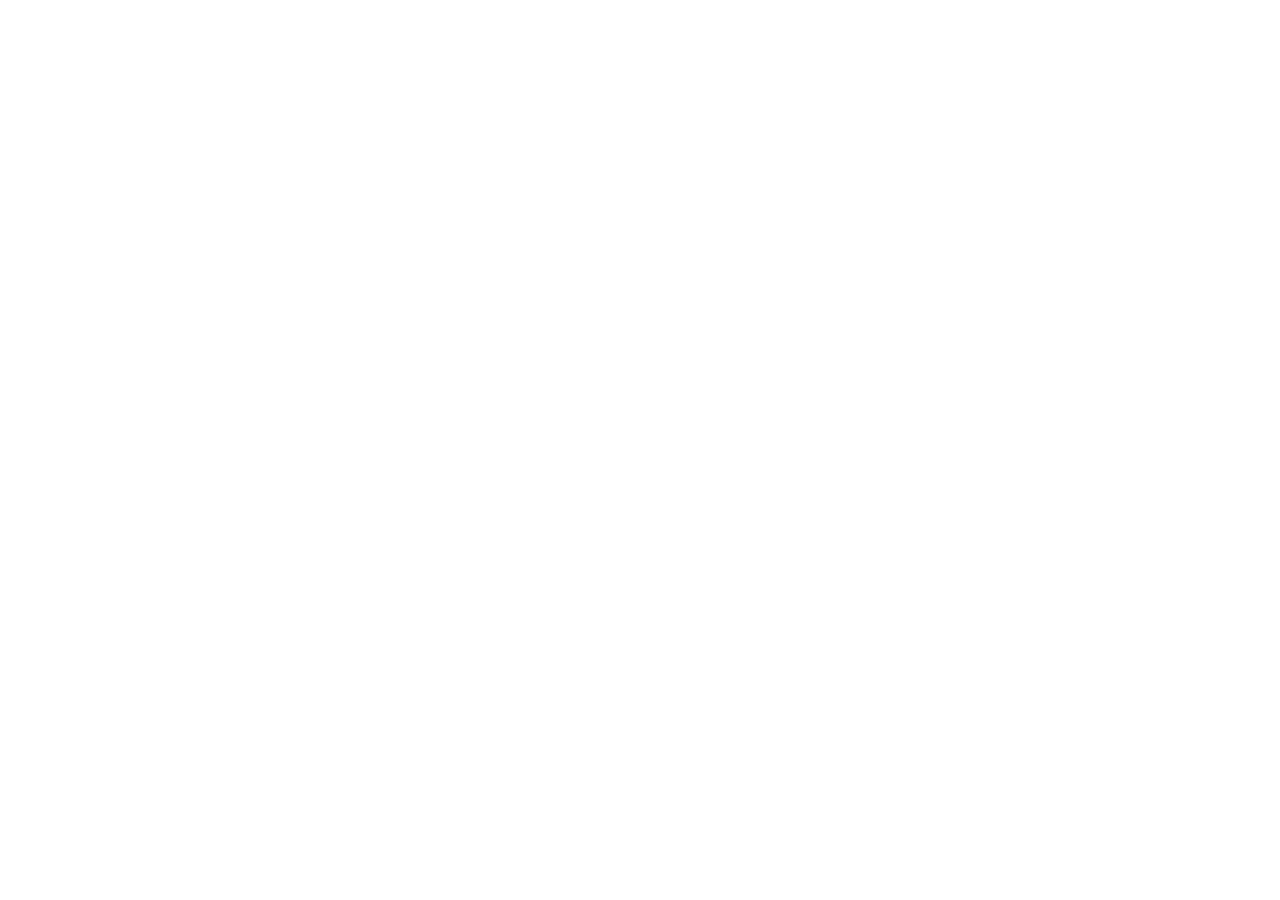
==== agent.html @ 5f8fd83b "my commit" ====
<!DOCTYPE html>
<html lang="en">
<head>
    <meta charset="UTF-8">
    <meta name="viewport" content="width=device-width, initial-scale=1.0">
    <link rel="stylesheet" href="agent.css">
    <title>agent</title>
</head>
<body>
    
</body>
</html>
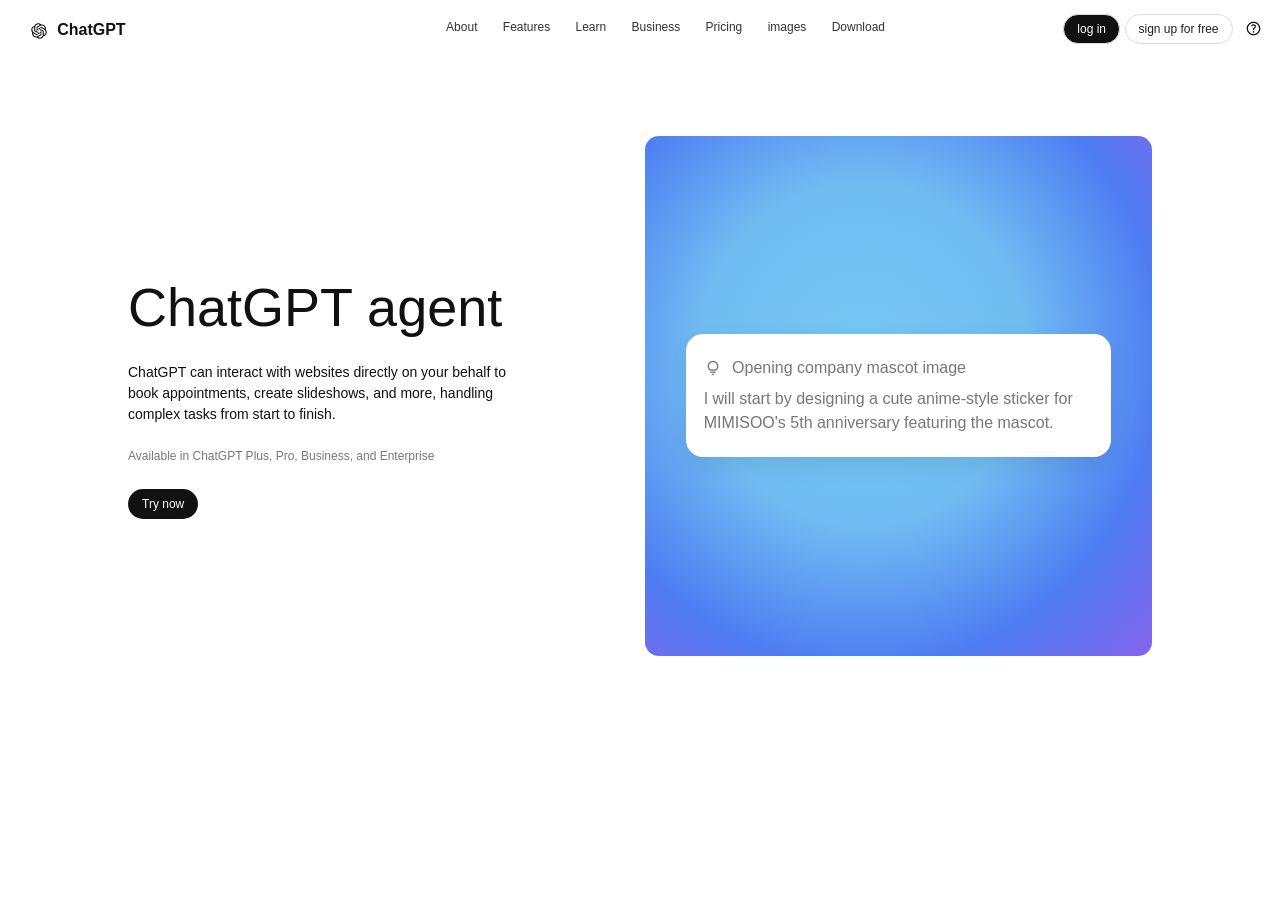
==== commit d913c4c7: "homework1" ====
--- a/agent.html
+++ b/agent.html
@@ -4,9 +4,60 @@
     <meta charset="UTF-8">
     <meta name="viewport" content="width=device-width, initial-scale=1.0">
     <link rel="stylesheet" href="agent.css">
+    <link rel="stylesheet"
+        href="https://fonts.googleapis.com/css2?family=Material+Symbols+Outlined:opsz,wght,FILL,GRAD@24,400,0,0&icon_names=help,lightbulb" />
+
     <title>agent</title>
 </head>
 <body>
-    
+     <header>
+        <nav id="menu">
+            <ul>
+                <li class="menu-li"><a href="#">About</a></li>
+                <li class="menu-li"><a href="#">Features</a></li>
+                <li class="menu-li"><a href="#">Learn</a></li>
+                <li class="menu-li"><a href="#">Business</a></li>
+                <li class="menu-li"><a href="#">Pricing</a></li>
+                <li class="menu-li"><a href="images.html">images</a></li>
+                <li class="menu-li"><a href="#">Download</a></li>
+            </ul>
+
+        </nav>
+        <div class="right-side">
+            <button id="log-in">log in</button>
+            <button id="sign-up">sign up for free</button>
+            <span class="material-symbols-outlined">
+                help
+            </span>
+        </div>
+        <div id="left-side">
+            <h3>ChatGPT</h3>
+            <svg id="chat-icon" xmlns="http://www.w3.org/2000/svg" shape-rendering="geometricPrecision"
+                text-rendering="geometricPrecision" image-rendering="optimizeQuality" fill-rule="evenodd"
+                clip-rule="evenodd" viewBox="0 0 512 509.639">
+                <path fill="#fff"
+                    d="M115.612 0h280.775C459.974 0 512 52.026 512 115.612v278.415c0 63.587-52.026 115.613-115.613 115.613H115.612C52.026 509.64 0 457.614 0 394.027V115.612C0 52.026 52.026 0 115.612 0z" />
+                <path fill-rule="nonzero"
+                    d="M412.037 221.764a90.834 90.834 0 004.648-28.67 90.79 90.79 0 00-12.443-45.87c-16.37-28.496-46.738-46.089-79.605-46.089-6.466 0-12.943.683-19.264 2.04a90.765 90.765 0 00-67.881-30.515h-.576c-.059.002-.149.002-.216.002-39.807 0-75.108 25.686-87.346 63.554-25.626 5.239-47.748 21.31-60.682 44.03a91.873 91.873 0 00-12.407 46.077 91.833 91.833 0 0023.694 61.553 90.802 90.802 0 00-4.649 28.67 90.804 90.804 0 0012.442 45.87c16.369 28.504 46.74 46.087 79.61 46.087a91.81 91.81 0 0019.253-2.04 90.783 90.783 0 0067.887 30.516h.576l.234-.001c39.829 0 75.119-25.686 87.357-63.588 25.626-5.242 47.748-21.312 60.682-44.033a91.718 91.718 0 0012.383-46.035 91.83 91.83 0 00-23.693-61.553l-.004-.005zM275.102 413.161h-.094a68.146 68.146 0 01-43.611-15.8 56.936 56.936 0 002.155-1.221l72.54-41.901a11.799 11.799 0 005.962-10.251V241.651l30.661 17.704c.326.163.55.479.596.84v84.693c-.042 37.653-30.554 68.198-68.21 68.273h.001zm-146.689-62.649a68.128 68.128 0 01-9.152-34.085c0-3.904.341-7.817 1.005-11.663.539.323 1.48.897 2.155 1.285l72.54 41.901a11.832 11.832 0 0011.918-.002l88.563-51.137v35.408a1.1 1.1 0 01-.438.94l-73.33 42.339a68.43 68.43 0 01-34.11 9.12 68.359 68.359 0 01-59.15-34.11l-.001.004zm-19.083-158.36a68.044 68.044 0 0135.538-29.934c0 .625-.036 1.731-.036 2.5v83.801l-.001.07a11.79 11.79 0 005.954 10.242l88.564 51.13-30.661 17.704a1.096 1.096 0 01-1.034.093l-73.337-42.375a68.36 68.36 0 01-34.095-59.143 68.412 68.412 0 019.112-34.085l-.004-.003zm251.907 58.621l-88.563-51.137 30.661-17.697a1.097 1.097 0 011.034-.094l73.337 42.339c21.109 12.195 34.132 34.746 34.132 59.132 0 28.604-17.849 54.199-44.686 64.078v-86.308c.004-.032.004-.065.004-.096 0-4.219-2.261-8.119-5.919-10.217zm30.518-45.93c-.539-.331-1.48-.898-2.155-1.286l-72.54-41.901a11.842 11.842 0 00-5.958-1.611c-2.092 0-4.15.558-5.957 1.611l-88.564 51.137v-35.408l-.001-.061a1.1 1.1 0 01.44-.88l73.33-42.303a68.301 68.301 0 0134.108-9.129c37.704 0 68.281 30.577 68.281 68.281a68.69 68.69 0 01-.984 11.545v.005zm-191.843 63.109l-30.668-17.704a1.09 1.09 0 01-.596-.84v-84.692c.016-37.685 30.593-68.236 68.281-68.236a68.332 68.332 0 0143.689 15.804 63.09 63.09 0 00-2.155 1.222l-72.54 41.9a11.794 11.794 0 00-5.961 10.248v.068l-.05 102.23zm16.655-35.91l39.445-22.782 39.444 22.767v45.55l-39.444 22.767-39.445-22.767v-45.535z" />
+            </svg>
+        </div>
+    </header>
+    <main class="hero">
+        <section class="intro" aria-labelledby="hero-title">
+            <h1 id="hero-title">ChatGPT agent</h1>
+            <p>ChatGPT can interact with websites directly on your behalf to book appointments, create slideshows, and more, handling complex tasks from start to finish.</p>
+            <p class="availability">Available in ChatGPT Plus, Pro, Business, and Enterprise</p>
+            <a class="try" href="index.html">Try now</a>
+        </section>
+        <aside class="demo" aria-label="Example of ChatGPT agent">
+            <article class="note">
+                <p class="note-title">
+                    <span class="material-symbols-outlined" aria-hidden="true">lightbulb</span>
+                    Opening company mascot image
+                </p>
+                <p>I will start by designing a cute anime-style sticker for MIMISOO's 5th anniversary featuring the mascot.</p>
+            </article>
+        </aside>
+    </main>
 </body>
 </html>
--- a/agent.css
+++ b/agent.css
@@ -0,0 +1,167 @@
+* {
+    box-sizing: border-box;
+    margin: 0;
+    padding: 0;
+}
+
+body {
+    min-height: 100vh;
+    overflow-x: hidden;
+    color: #111;
+    background: #fff;
+    font-family: Arial, Helvetica, sans-serif;
+}
+
+header {
+    position: relative;
+    height: 64px;
+}
+
+#menu {
+    position: absolute;
+    top: 20px;
+    left: 28%;
+    width: 48%;
+    text-align: center;
+    font-size: 12px;
+}
+
+.menu-li {
+    display: inline-block;
+    margin: 0 11px;
+    list-style: none;
+}
+
+.menu-li a {
+    color: #333;
+    text-decoration: none;
+}
+
+.right-side {
+    position: absolute;
+    top: 14px;
+    right: 18px;
+}
+
+#log-in,
+#sign-up {
+    padding: 7px 13px;
+    border: 1px solid #dedede;
+    border-radius: 20px;
+    font-size: 12px;
+}
+
+#log-in {
+    background: #111;
+    color: #fff;
+}
+
+#sign-up {
+    background: #fff;
+    color: #222;
+}
+
+.right-side .material-symbols-outlined {
+    margin-left: 8px;
+    font-size: 17px;
+    vertical-align: middle;
+}
+
+#left-side {
+    position: absolute;
+    top: 20px;
+    left: 2.2%;
+}
+
+#chat-icon {
+    width: 22px;
+    height: 22px;
+}
+
+#left-side h3 {
+    position: absolute;
+    top: 1px;
+    left: 29px;
+    font-size: 16px;
+    white-space: nowrap;
+}
+
+.hero {
+    position: relative;
+    width: 80%;
+    max-width: 1050px;
+    height: 590px;
+    margin: 72px auto 0;
+}
+
+.intro {
+    position: absolute;
+    top: 140px;
+    left: 0;
+    width: 46%;
+}
+
+.intro h1 {
+    margin-bottom: 24px;
+    font-size: 54px;
+    font-weight: 500;
+}
+
+.intro p {
+    max-width: 410px;
+    font-size: 14px;
+    line-height: 1.5;
+}
+
+.intro .availability {
+    margin-top: 22px;
+    color: #777;
+    font-size: 12px;
+}
+
+.try {
+    display: inline-block;
+    margin-top: 24px;
+    padding: 8px 14px;
+    border-radius: 20px;
+    background: #111;
+    color: #fff;
+    font-size: 12px;
+    text-decoration: none;
+}
+
+.demo {
+    position: absolute;
+    top: 0;
+    right: 0;
+    width: 49.5%;
+    height: 520px;
+    border-radius: 14px;
+    background: radial-gradient(ellipse at 43% 42%, #76c7f3 0%, #70bcf2 40%, #4e7df2 73%, #8664ed 100%);
+}
+
+.note {
+    position: absolute;
+    top: 38%;
+    left: 8%;
+    width: 84%;
+    padding: 22px 18px;
+    border-radius: 17px;
+    background: #fff;
+    box-shadow: 0 8px 24px rgb(0 0 0 / 8%);
+    color: #777;
+    font-size: 16px;
+    line-height: 1.5;
+}
+
+.note-title {
+    margin-bottom: 7px;
+    color: #777;
+}
+
+.note-title .material-symbols-outlined {
+    margin-right: 6px;
+    font-size: 18px;
+    vertical-align: middle;
+}
+
